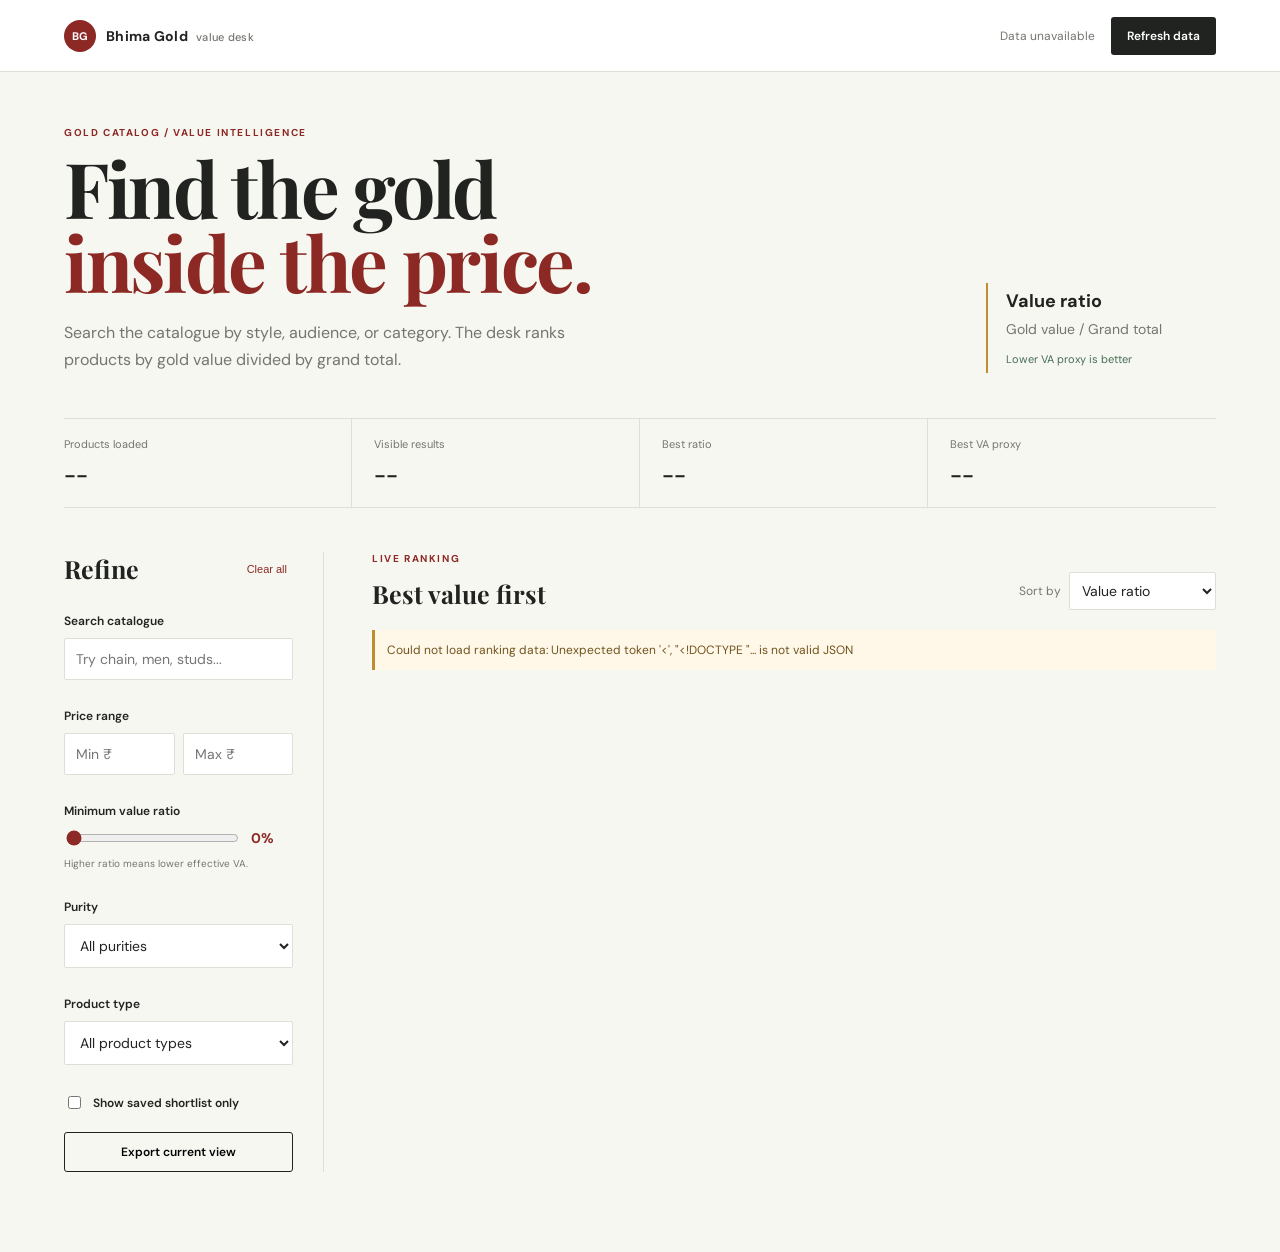
==== dashboard/index.html @ cf74451d "Add Bhima Gold scraper dashboard and ranked output Include the scraper, local filtering dashboard, r" ====
<!doctype html>
<html lang="en">
<head>
  <meta charset="utf-8">
  <meta name="viewport" content="width=device-width, initial-scale=1">
  <title>Bhima Gold | Value desk</title>
  <link rel="stylesheet" href="styles.css">
</head>
<body>
  <header class="topbar">
    <div class="brand"><span class="brand-mark">BG</span><span>Bhima Gold <em>value desk</em></span></div>
    <div class="top-actions"><span id="sourceBadge" class="status">Loading data</span><button id="refreshButton" class="button button-dark" type="button">Refresh data</button></div>
  </header>
  <main class="shell">
    <section class="intro">
      <div>
        <p class="kicker">GOLD CATALOG / VALUE INTELLIGENCE</p>
        <h1>Find the gold<br><span>inside the price.</span></h1>
        <p class="lede">Search the catalogue by style, audience, or category. The desk ranks products by gold value divided by grand total.</p>
      </div>
      <div class="equation"><strong>Value ratio</strong><span>Gold value / Grand total</span><small>Lower VA proxy is better</small></div>
    </section>
    <section class="stats" aria-label="Summary">
      <div><span>Products loaded</span><strong id="totalCount">--</strong></div>
      <div><span>Visible results</span><strong id="visibleCount">--</strong></div>
      <div><span>Best ratio</span><strong id="bestRatio">--</strong></div>
      <div><span>Best VA proxy</span><strong id="bestVa">--</strong></div>
    </section>
    <section class="workspace">
      <aside class="filters">
        <div class="filter-head"><h2>Refine</h2><button id="clearButton" class="text-button" type="button">Clear all</button></div>
        <label class="search-box"><span>Search catalogue</span><input id="searchInput" type="search" placeholder="Try chain, men, studs..."></label>
        <div class="filter-group"><label for="minPrice">Price range</label><div class="two-inputs"><input id="minPrice" type="number" min="0" placeholder="Min ₹"><input id="maxPrice" type="number" min="0" placeholder="Max ₹"></div></div>
        <div class="filter-group"><label for="minRatio">Minimum value ratio</label><div class="range-line"><input id="minRatio" type="range" min="0" max="100" value="0"><output id="ratioOutput">0%</output></div><small>Higher ratio means lower effective VA.</small></div>
        <div class="filter-group"><label for="puritySelect">Purity</label><select id="puritySelect"><option value="">All purities</option></select></div>
        <div class="filter-group"><label for="categorySelect">Product type</label><select id="categorySelect"><option value="">All product types</option></select></div>
        <label class="check-row"><input id="favoritesOnly" type="checkbox"><span>Show saved shortlist only</span></label>
        <button id="exportButton" class="button button-outline" type="button">Export current view</button>
      </aside>
      <section class="results">
        <div class="results-head"><div><p class="kicker">LIVE RANKING</p><h2>Best value first</h2></div><label class="sort-control">Sort by <select id="sortSelect"><option value="ratio">Value ratio</option><option value="va">Lowest VA proxy</option><option value="price-low">Price: low to high</option><option value="price-high">Price: high to low</option><option value="name">Name</option></select></label></div>
        <div id="notice" class="notice" hidden></div>
        <div id="productGrid" class="product-grid"></div>
      </section>
    </section>
  </main>
  <template id="productTemplate"><article class="product-card"><div class="rank-line"><span class="rank"></span><button class="save-button" type="button" aria-label="Save product">☆</button></div><h3 class="product-name"></h3><div class="chips"><span class="purity-chip"></span><span class="category-chip"></span></div><div class="numbers"><div><span>Grand total</span><strong class="grand-total"></strong></div><div><span>Gold value</span><strong class="gold-value"></strong></div></div><div class="ratio-row"><div><span>Value ratio</span><strong class="value-ratio"></strong></div><div class="va"><span>VA proxy</span><strong class="va-value"></strong></div></div><a class="product-link" target="_blank" rel="noreferrer">View product <span>↗</span></a></article></template>
  <script src="app.js"></script>
</body>
</html>
---- dashboard/styles.css ----
@import url('https://fonts.googleapis.com/css2?family=DM+Sans:wght@400;500;600;700&family=Playfair+Display:wght@600;700&display=swap');
:root{--ink:#20231f;--muted:#73766f;--line:#dedfd6;--paper:#f7f7f2;--card:#fff;--red:#8d2925;--gold:#be8c31;--green:#486d53}*{box-sizing:border-box}body{margin:0;background:var(--paper);color:var(--ink);font:14px 'DM Sans',sans-serif}.topbar{height:72px;padding:0 5vw;display:flex;align-items:center;justify-content:space-between;border-bottom:1px solid var(--line);background:#fff}.brand{display:flex;align-items:center;gap:10px;font-weight:700;letter-spacing:.02em}.brand em{font-size:11px;color:var(--muted);font-style:normal;font-weight:500;margin-left:5px}.brand-mark{display:grid;place-items:center;width:32px;height:32px;background:var(--red);color:#fff;font-size:11px;border-radius:50%}.top-actions{display:flex;align-items:center;gap:16px}.status{color:var(--muted);font-size:12px}.button{border:0;padding:11px 16px;border-radius:3px;font:600 12px 'DM Sans';cursor:pointer}.button-dark{background:var(--ink);color:#fff}.button-outline{width:100%;border:1px solid var(--ink);background:transparent;margin-top:20px}.shell{max-width:1440px;margin:auto;padding:54px 5vw 80px}.intro{display:flex;justify-content:space-between;gap:40px;align-items:end;margin-bottom:45px}.kicker{margin:0 0 12px;color:var(--red);font-size:10px;font-weight:700;letter-spacing:.16em}.intro h1{font:700 clamp(42px,6vw,78px)/.96 'Playfair Display',serif;letter-spacing:-.03em;margin:0}.intro h1 span{color:var(--red)}.lede{max-width:520px;color:var(--muted);font-size:16px;line-height:1.65;margin:22px 0 0}.equation{min-width:230px;border-left:2px solid var(--gold);padding:6px 0 7px 18px}.equation strong,.equation span,.equation small{display:block}.equation strong{font-size:18px}.equation span{margin-top:7px;color:var(--muted)}.equation small{margin-top:14px;color:var(--green);font-size:11px}.stats{display:grid;grid-template-columns:repeat(4,1fr);border-top:1px solid var(--line);border-bottom:1px solid var(--line);margin-bottom:44px}.stats div{padding:18px 22px;border-right:1px solid var(--line)}.stats div:first-child{padding-left:0}.stats div:last-child{border:0}.stats span,.numbers span,.ratio-row span{display:block;color:var(--muted);font-size:11px}.stats strong{font:700 25px 'Playfair Display';display:block;margin-top:5px}.workspace{display:grid;grid-template-columns:260px 1fr;gap:48px}.filters{border-right:1px solid var(--line);padding-right:30px}.filter-head,.results-head{display:flex;align-items:center;justify-content:space-between}.filter-head h2,.results-head h2{font:700 25px 'Playfair Display';margin:0}.text-button{border:0;background:none;color:var(--red);font-size:11px;cursor:pointer}.filters label,.sort-control{font-size:12px;font-weight:600}.search-box,.filter-group{display:block;margin-top:28px}.search-box span,.filter-group>label{display:block;margin-bottom:9px}.search-box input,.filter-group input,.filter-group select,.sort-control select{font:14px 'DM Sans';border:1px solid var(--line);background:#fff;border-radius:2px;padding:11px;width:100%;color:var(--ink)}.two-inputs{display:grid;grid-template-columns:1fr 1fr;gap:8px}.range-line{display:flex;align-items:center;gap:10px}.range-line input{padding:0;border:0;accent-color:var(--red)}.range-line output{font-weight:700;color:var(--red);min-width:42px}.filter-group small{display:block;color:var(--muted);font-size:10px;line-height:1.5;margin-top:8px}.check-row{display:flex;gap:9px;align-items:center;margin-top:28px}.check-row input{accent-color:var(--red)}.results-head{align-items:end;margin-bottom:20px}.sort-control{display:flex;align-items:center;gap:8px;color:var(--muted);font-weight:400}.sort-control select{width:auto;padding:8px}.notice{background:#fff7e7;border-left:3px solid var(--gold);padding:12px;margin-bottom:16px;color:#70541e;font-size:12px}.product-grid{display:grid;grid-template-columns:repeat(3,minmax(0,1fr));gap:14px}.product-card{background:var(--card);border:1px solid var(--line);padding:19px;min-height:310px;display:flex;flex-direction:column;transition:box-shadow .2s,transform .2s}.product-card:hover{transform:translateY(-2px);box-shadow:0 8px 22px #20231f12}.rank-line{display:flex;justify-content:space-between;align-items:center;color:var(--red);font-size:12px;font-weight:700}.save-button{border:0;background:none;font-size:23px;line-height:1;color:var(--gold);cursor:pointer}.save-button.saved{color:var(--red)}.product-name{font-size:15px;line-height:1.35;margin:19px 0 11px}.chips{display:flex;gap:6px;min-height:22px}.chips span{border:1px solid var(--line);padding:4px 7px;font-size:10px;color:var(--muted);text-transform:uppercase}.numbers{display:grid;grid-template-columns:1fr 1fr;gap:12px;border-top:1px solid var(--line);margin-top:20px;padding-top:14px}.numbers strong{display:block;font-size:14px;margin-top:5px}.ratio-row{display:flex;justify-content:space-between;align-items:end;border-top:1px solid var(--line);margin-top:15px;padding-top:13px}.value-ratio{color:var(--green);font-size:20px}.va{text-align:right}.va-value{color:var(--red);font-size:14px}.product-link{margin-top:auto;padding-top:18px;color:var(--ink);font-size:12px;font-weight:700;text-decoration:none}.product-link span{color:var(--red);font-size:16px;margin-left:5px}.empty{grid-column:1/-1;padding:55px;text-align:center;border:1px dashed var(--line);color:var(--muted)}@media(max-width:1000px){.product-grid{grid-template-columns:repeat(2,minmax(0,1fr))}}@media(max-width:700px){.topbar{padding:0 20px}.top-actions .status{display:none}.shell{padding:35px 20px}.intro{display:block}.equation{margin-top:28px}.stats{grid-template-columns:repeat(2,1fr)}.stats div:nth-child(2){border-right:0}.stats div:nth-child(3){padding-left:0;border-top:1px solid var(--line)}.stats div:nth-child(4){border-top:1px solid var(--line)}.workspace{display:block}.filters{border-right:0;border-bottom:1px solid var(--line);padding:0 0 28px;margin-bottom:35px}.results-head{display:block}.sort-control{margin-top:18px}.product-grid{grid-template-columns:1fr}}
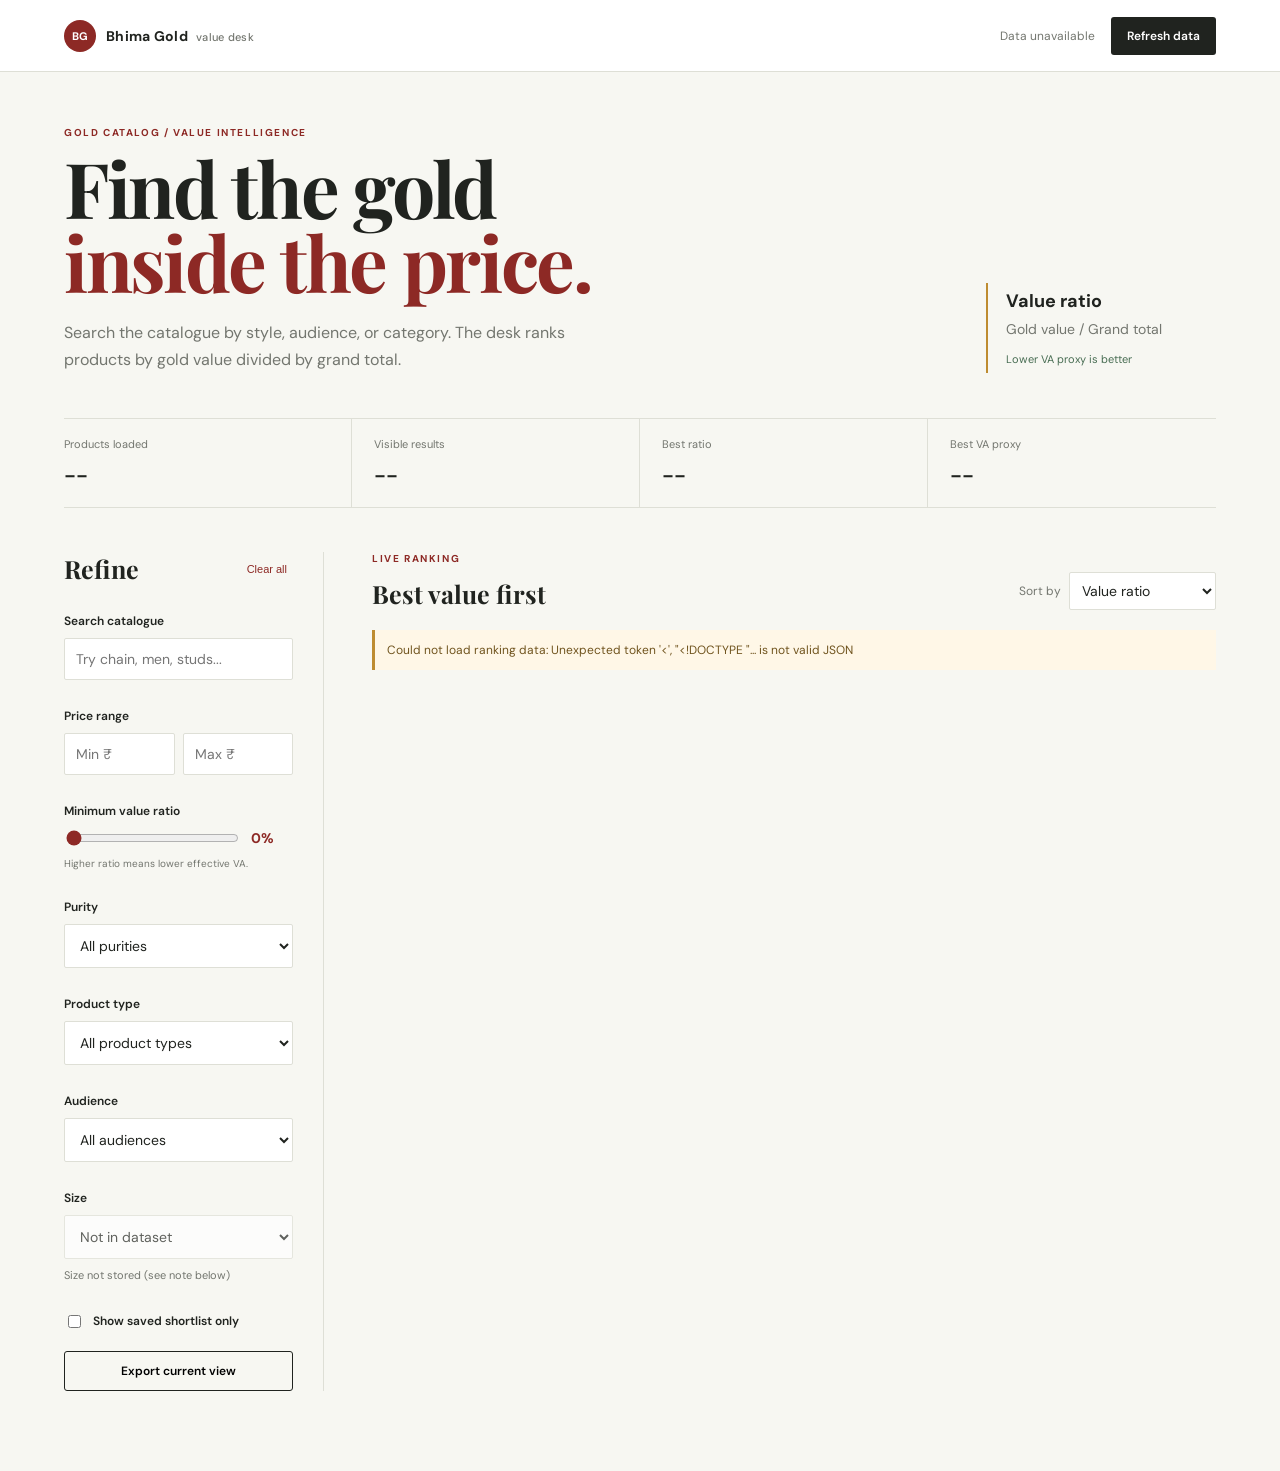
==== commit 5420db13: "Add Women/Men/Kids audience filter derived from name; Size disabled (not in dataset - only name/url/" ====
--- a/dashboard/index.html
+++ b/dashboard/index.html
@@ -34,6 +34,8 @@
         <div class="filter-group"><label for="minRatio">Minimum value ratio</label><div class="range-line"><input id="minRatio" type="range" min="0" max="100" value="0"><output id="ratioOutput">0%</output></div><small>Higher ratio means lower effective VA.</small></div>
         <div class="filter-group"><label for="puritySelect">Purity</label><select id="puritySelect"><option value="">All purities</option></select></div>
         <div class="filter-group"><label for="categorySelect">Product type</label><select id="categorySelect"><option value="">All product types</option></select></div>
+        <div class="filter-group"><label for="audienceSelect">Audience</label><select id="audienceSelect"><option value="">All audiences</option></select></div>
+        <div class="filter-group"><label for="sizeSelect">Size</label><select id="sizeSelect" disabled><option value="">Not in dataset</option></select><small style="color:var(--muted);font-size:11px;">Size not stored (see note below)</small></div>
         <label class="check-row"><input id="favoritesOnly" type="checkbox"><span>Show saved shortlist only</span></label>
         <button id="exportButton" class="button button-outline" type="button">Export current view</button>
       </aside>
@@ -44,7 +46,7 @@
       </section>
     </section>
   </main>
-  <template id="productTemplate"><article class="product-card"><div class="rank-line"><span class="rank"></span><button class="save-button" type="button" aria-label="Save product">☆</button></div><h3 class="product-name"></h3><div class="chips"><span class="purity-chip"></span><span class="category-chip"></span></div><div class="numbers"><div><span>Grand total</span><strong class="grand-total"></strong></div><div><span>Gold value</span><strong class="gold-value"></strong></div></div><div class="ratio-row"><div><span>Value ratio</span><strong class="value-ratio"></strong></div><div class="va"><span>VA proxy</span><strong class="va-value"></strong></div></div><a class="product-link" target="_blank" rel="noreferrer">View product <span>↗</span></a></article></template>
+  <template id="productTemplate"><article class="product-card"><div class="rank-line"><span class="rank"></span><button class="save-button" type="button" aria-label="Save product">☆</button></div><h3 class="product-name"></h3><div class="chips"><span class="purity-chip"></span><span class="category-chip"></span><span class="audience-chip"></span></div><div class="numbers"><div><span>Grand total</span><strong class="grand-total"></strong></div><div><span>Gold value</span><strong class="gold-value"></strong></div></div><div class="ratio-row"><div><span>Value ratio</span><strong class="value-ratio"></strong></div><div class="va"><span>VA proxy</span><strong class="va-value"></strong></div></div><a class="product-link" target="_blank" rel="noreferrer">View product <span>↗</span></a></article></template>
   <script src="app.js"></script>
 </body>
 </html>
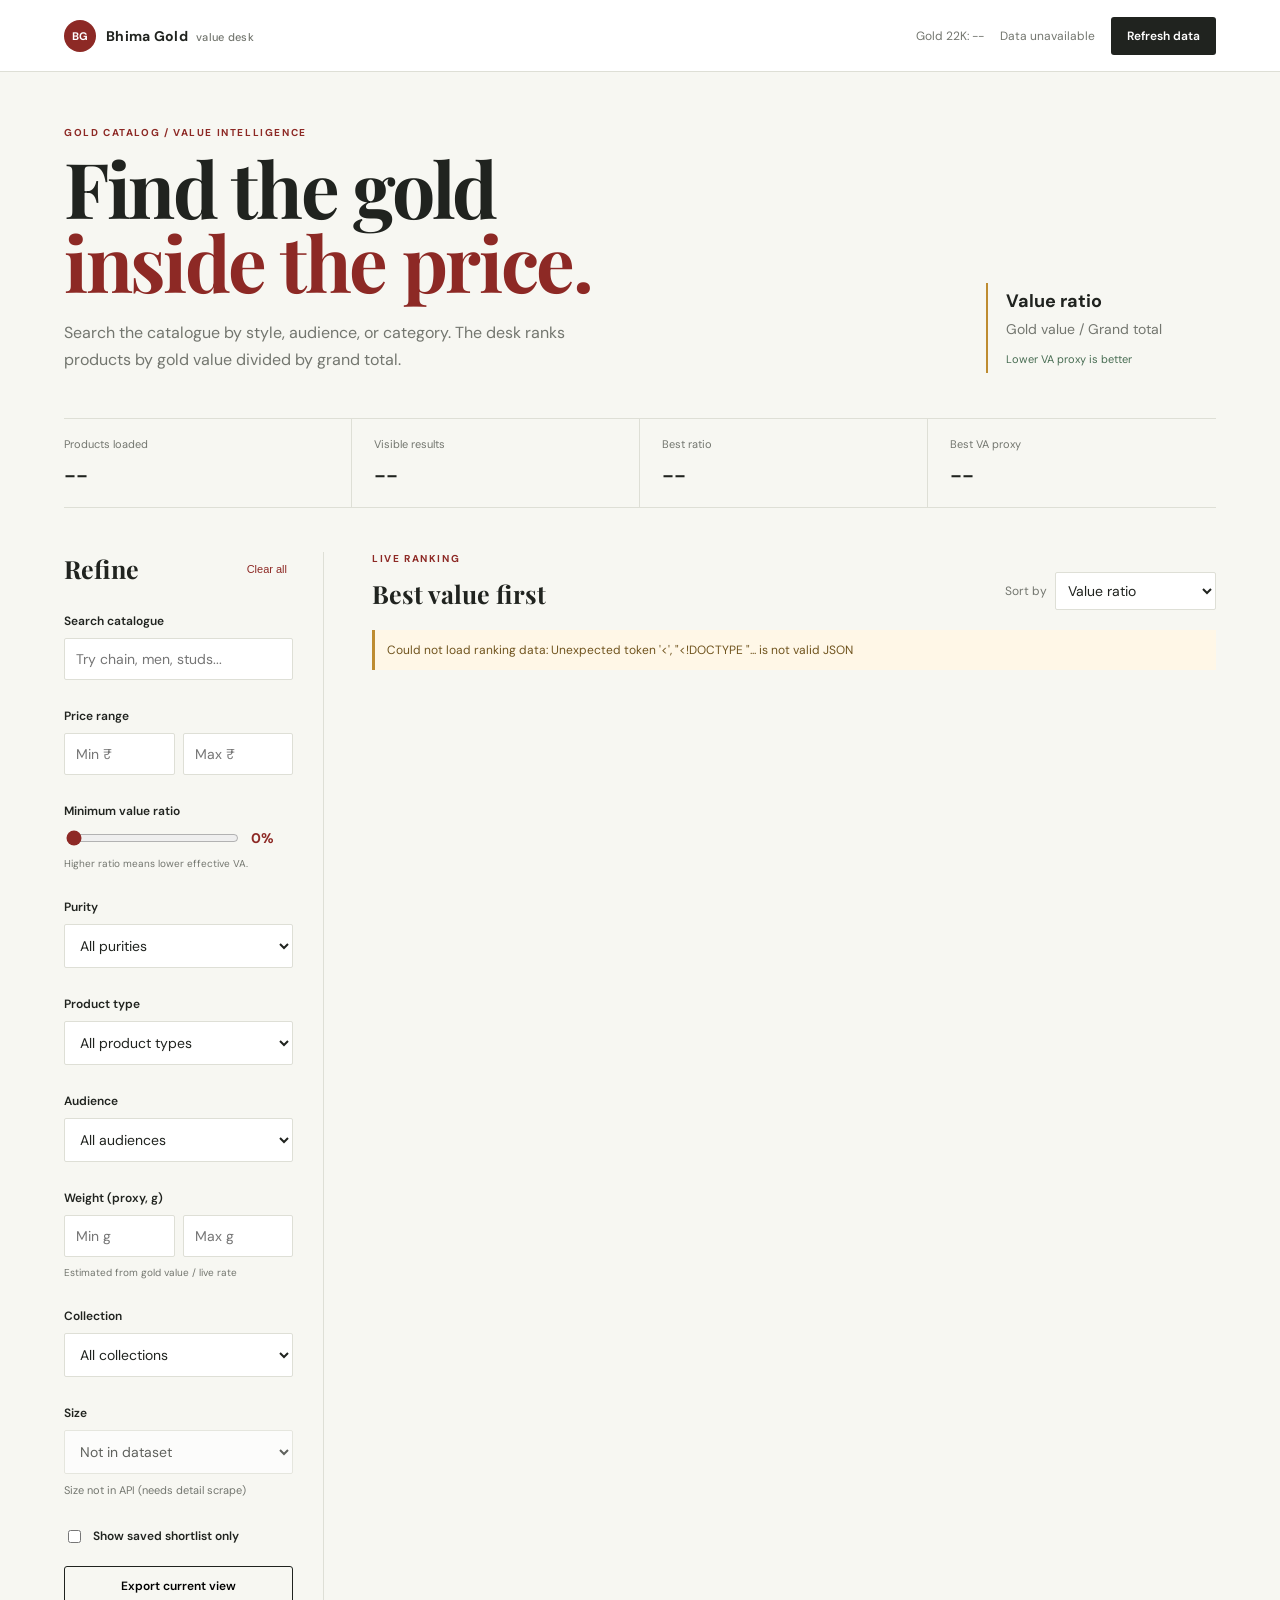
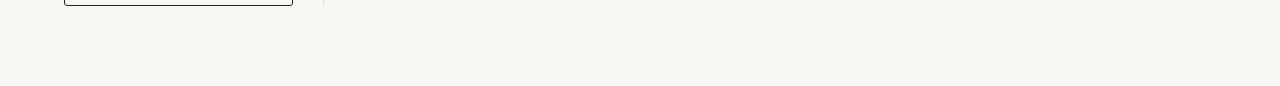
==== commit d1602ce8: "Features 1,2,3,4,12: making charges, weight proxy, category, gold ticker, history - enrich_fast + da" ====
--- a/dashboard/index.html
+++ b/dashboard/index.html
@@ -9,7 +9,7 @@
 <body>
   <header class="topbar">
     <div class="brand"><span class="brand-mark">BG</span><span>Bhima Gold <em>value desk</em></span></div>
-    <div class="top-actions"><span id="sourceBadge" class="status">Loading data</span><button id="refreshButton" class="button button-dark" type="button">Refresh data</button></div>
+    <div class="top-actions"><span id="goldRateBadge" class="status">Gold 22K: --</span><span id="sourceBadge" class="status">Loading data</span><button id="refreshButton" class="button button-dark" type="button">Refresh data</button></div>
   </header>
   <main class="shell">
     <section class="intro">
@@ -35,18 +35,20 @@
         <div class="filter-group"><label for="puritySelect">Purity</label><select id="puritySelect"><option value="">All purities</option></select></div>
         <div class="filter-group"><label for="categorySelect">Product type</label><select id="categorySelect"><option value="">All product types</option></select></div>
         <div class="filter-group"><label for="audienceSelect">Audience</label><select id="audienceSelect"><option value="">All audiences</option></select></div>
-        <div class="filter-group"><label for="sizeSelect">Size</label><select id="sizeSelect" disabled><option value="">Not in dataset</option></select><small style="color:var(--muted);font-size:11px;">Size not stored (see note below)</small></div>
+        <div class="filter-group"><label for="weightRange">Weight (proxy, g)</label><div class="two-inputs"><input id="minWeight" type="number" min="0" step="0.5" placeholder="Min g"><input id="maxWeight" type="number" min="0" step="0.5" placeholder="Max g"></div><small>Estimated from gold value / live rate</small></div>
+        <div class="filter-group"><label for="collectionSelect">Collection</label><select id="collectionSelect"><option value="">All collections</option></select></div>
+        <div class="filter-group"><label for="sizeSelect">Size</label><select id="sizeSelect" disabled><option value="">Not in dataset</option></select><small style="color:var(--muted);font-size:11px;">Size not in API (needs detail scrape)</small></div>
         <label class="check-row"><input id="favoritesOnly" type="checkbox"><span>Show saved shortlist only</span></label>
         <button id="exportButton" class="button button-outline" type="button">Export current view</button>
       </aside>
       <section class="results">
-        <div class="results-head"><div><p class="kicker">LIVE RANKING</p><h2>Best value first</h2></div><label class="sort-control">Sort by <select id="sortSelect"><option value="ratio">Value ratio</option><option value="va">Lowest VA proxy</option><option value="price-low">Price: low to high</option><option value="price-high">Price: high to low</option><option value="name">Name</option></select></label></div>
+        <div class="results-head"><div><p class="kicker">LIVE RANKING</p><h2>Best value first</h2></div><label class="sort-control">Sort by <select id="sortSelect"><option value="ratio">Value ratio</option><option value="va">Lowest VA proxy</option><option value="price-low">Price: low to high</option><option value="price-high">Price: high to low</option><option value="weight-low">Weight: low to high</option><option value="weight-high">Weight: high to low</option><option value="making-low">Making: low to high</option><option value="name">Name</option></select></label></div>
         <div id="notice" class="notice" hidden></div>
         <div id="productGrid" class="product-grid"></div>
       </section>
     </section>
   </main>
-  <template id="productTemplate"><article class="product-card"><div class="rank-line"><span class="rank"></span><button class="save-button" type="button" aria-label="Save product">☆</button></div><h3 class="product-name"></h3><div class="chips"><span class="purity-chip"></span><span class="category-chip"></span><span class="audience-chip"></span></div><div class="numbers"><div><span>Grand total</span><strong class="grand-total"></strong></div><div><span>Gold value</span><strong class="gold-value"></strong></div></div><div class="ratio-row"><div><span>Value ratio</span><strong class="value-ratio"></strong></div><div class="va"><span>VA proxy</span><strong class="va-value"></strong></div></div><a class="product-link" target="_blank" rel="noreferrer">View product <span>↗</span></a></article></template>
+  <template id="productTemplate"><article class="product-card"><div class="rank-line"><span class="rank"></span><button class="save-button" type="button" aria-label="Save product">☆</button></div><h3 class="product-name"></h3><div class="chips"><span class="purity-chip"></span><span class="category-chip"></span><span class="audience-chip"></span><span class="collection-chip"></span></div><img class="product-image" alt="" style="width:100%;height:140px;object-fit:cover;border-radius:8px;margin:8px 0;display:none;"><div class="numbers"><div><span>Grand total</span><strong class="grand-total"></strong></div><div><span>Gold value</span><strong class="gold-value"></strong></div></div><div class="numbers"><div><span>Weight proxy</span><strong class="weight"></strong></div><div><span>Making + GST</span><strong class="making"></strong></div></div><div class="ratio-row"><div><span>Value ratio</span><strong class="value-ratio"></strong></div><div class="va"><span>VA proxy</span><strong class="va-value"></strong></div></div><a class="product-link" target="_blank" rel="noreferrer">View product <span>↗</span></a></article></template>
   <script src="app.js"></script>
 </body>
 </html>
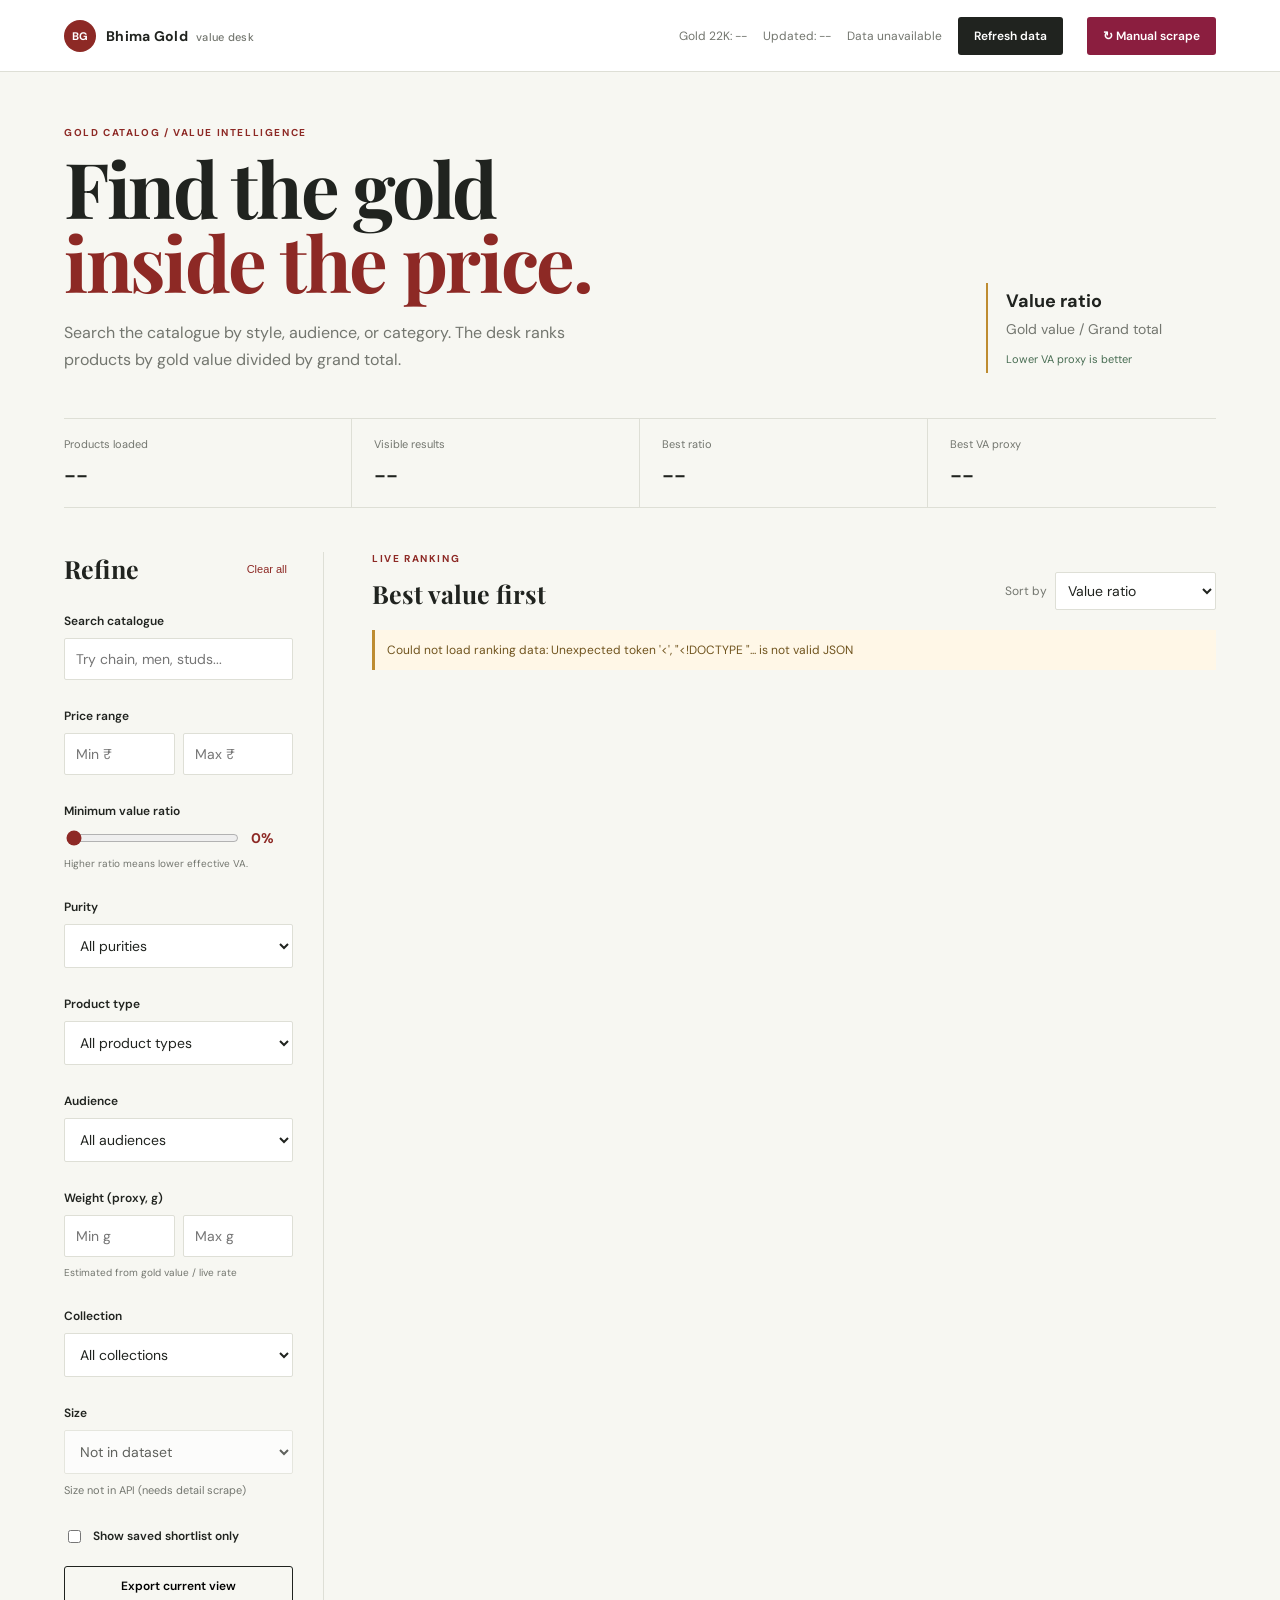
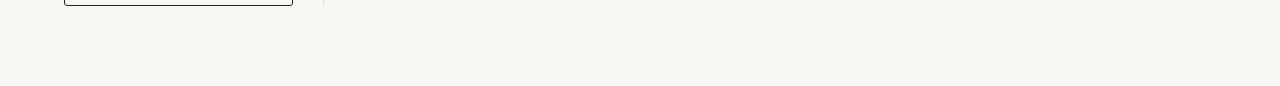
==== commit 091e58fa: "Fix fallback value_ratio=None (all 8267 were 0 valid) + repair 8267 ratios + hide blank Dimensions/R" ====
--- a/dashboard/index.html
+++ b/dashboard/index.html
@@ -9,7 +9,7 @@
 <body>
   <header class="topbar">
     <div class="brand"><span class="brand-mark">BG</span><span>Bhima Gold <em>value desk</em></span></div>
-    <div class="top-actions"><span id="goldRateBadge" class="status">Gold 22K: --</span><span id="sourceBadge" class="status">Loading data</span><button id="refreshButton" class="button button-dark" type="button">Refresh data</button></div>
+    <div class="top-actions"><span id="goldRateBadge" class="status">Gold 22K: --</span><span id="lastUpdatedBadge" class="status">Updated: --</span><span id="sourceBadge" class="status">Loading data</span><button id="refreshButton" class="button button-dark" type="button">Refresh data</button><button id="manualRefreshButton" class="button" type="button" style="background:#8B1E3F;color:white;margin-left:8px;">↻ Manual scrape</button></div>
   </header>
   <main class="shell">
     <section class="intro">
@@ -48,7 +48,7 @@
       </section>
     </section>
   </main>
-  <template id="productTemplate"><article class="product-card"><div class="rank-line"><span class="rank"></span><button class="save-button" type="button" aria-label="Save product">☆</button></div><h3 class="product-name"></h3><div class="chips"><span class="purity-chip"></span><span class="category-chip"></span><span class="audience-chip"></span><span class="collection-chip"></span></div><img class="product-image" alt="" style="width:100%;height:140px;object-fit:cover;border-radius:8px;margin:8px 0;display:none;"><div class="numbers"><div><span>Grand total</span><strong class="grand-total"></strong></div><div><span>Gold value</span><strong class="gold-value"></strong></div></div><div class="numbers"><div><span>Weight proxy</span><strong class="weight"></strong></div><div><span>Making + GST</span><strong class="making"></strong></div></div><div class="ratio-row"><div><span>Value ratio</span><strong class="value-ratio"></strong></div><div class="va"><span>VA proxy</span><strong class="va-value"></strong></div></div><a class="product-link" target="_blank" rel="noreferrer">View product <span>↗</span></a></article></template>
+  <template id="productTemplate"><article class="product-card"><div class="rank-line"><span class="rank"></span><button class="save-button" type="button" aria-label="Save product">☆</button></div><h3 class="product-name"></h3><div class="chips"><span class="purity-chip"></span><span class="category-chip"></span><span class="audience-chip"></span><span class="collection-chip"></span></div><img class="product-image" alt="" style="width:100%;height:140px;object-fit:cover;border-radius:8px;margin:8px 0;display:none;"><div class="numbers"><div><span>Grand total</span><strong class="grand-total"></strong></div><div><span>Gold value</span><strong class="gold-value"></strong></div></div><div class="numbers"><div><span>Weight</span><strong class="weight"></strong></div><div><span>Making + GST</span><strong class="making"></strong></div></div><div class="numbers" style="font-size:12px;color:var(--muted);"><div><span>Dimensions</span><strong class="dimensions"></strong></div><div><span>Rate</span><strong class="rate"></strong></div></div><div class="ratio-row"><div><span>Value ratio</span><strong class="value-ratio"></strong></div><div class="va"><span>VA proxy</span><strong class="va-value"></strong></div></div><a class="product-link" target="_blank" rel="noreferrer">View product <span>↗</span></a></article></template>
   <script src="app.js"></script>
 </body>
 </html>
